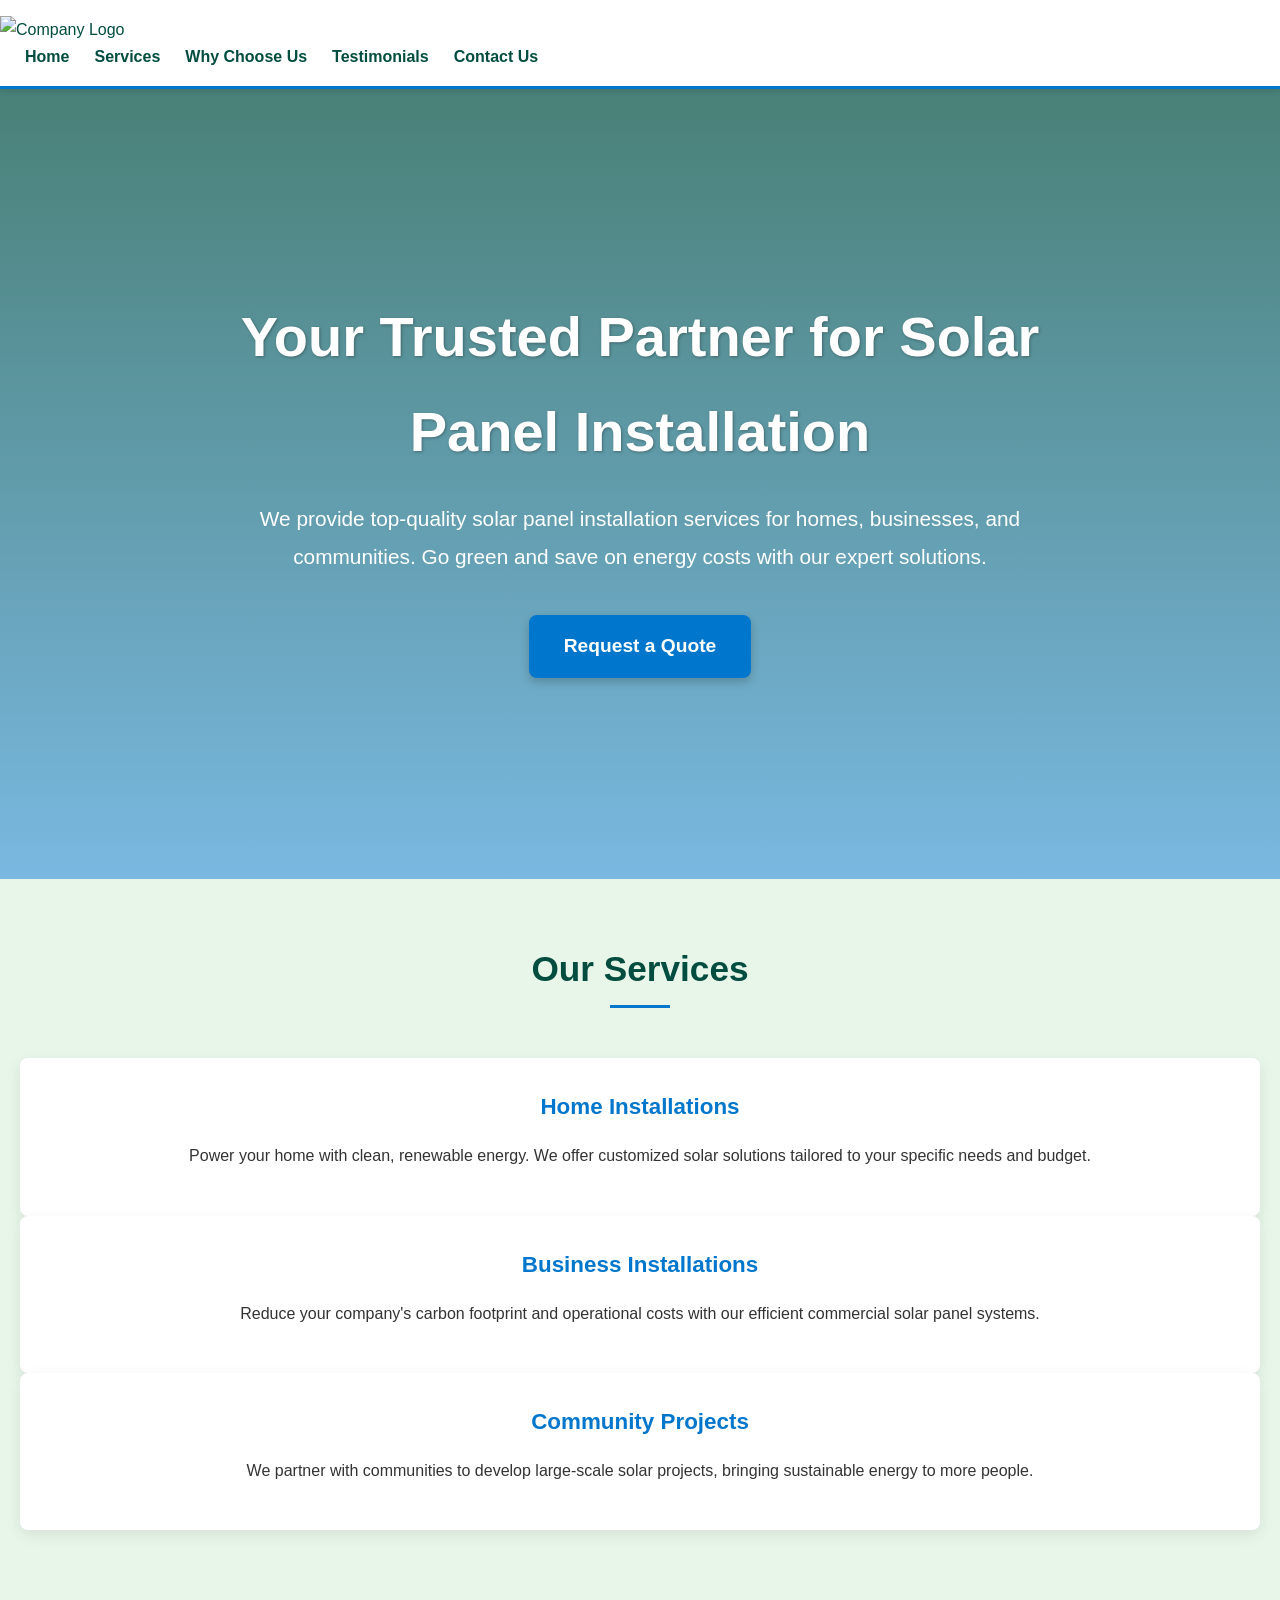
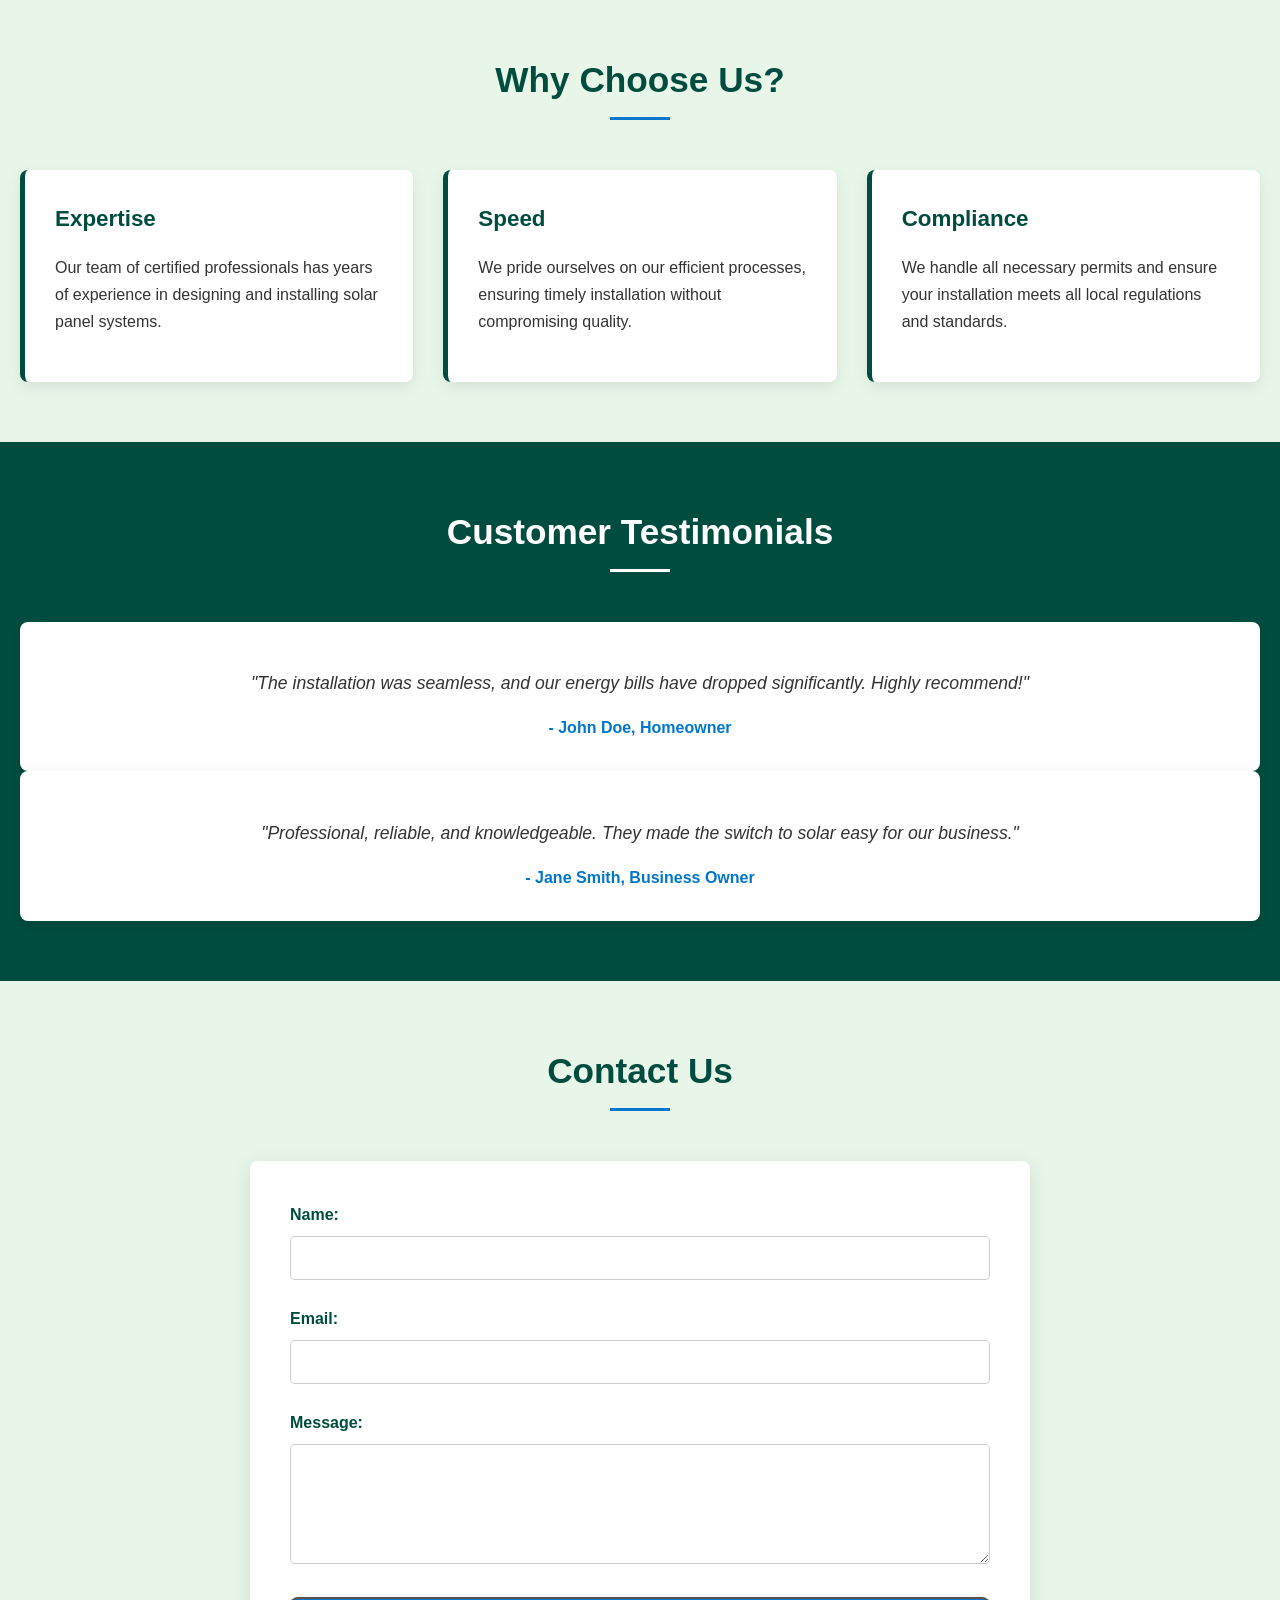
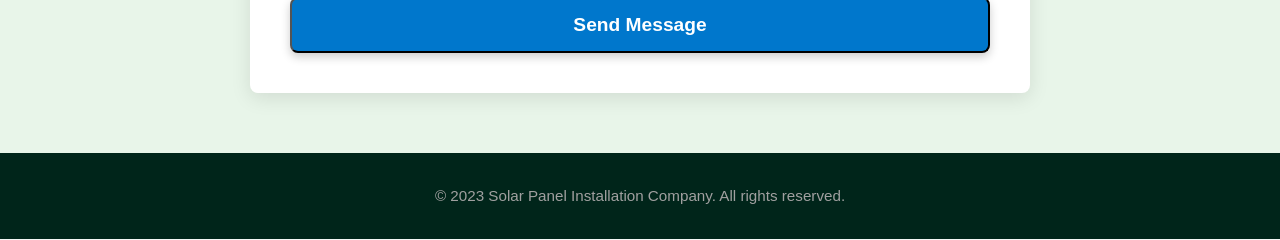
==== index.html @ 21753cd4 "Create initial showcase website for electric vehicle charging station company. This commit includes " ====
<!DOCTYPE html>
<html lang="en">
<head>
    <meta charset="UTF-8">
    <meta name="viewport" content="width=device-width, initial-scale=1.0">
    <title>Solar Panel Installation Company</title>
    <link rel="stylesheet" href="style.css">
</head>
<body>
    <header>
        <div class="logo">
            <!-- Placeholder for company logo -->
            <img src="logo-placeholder.png" alt="Company Logo">
        </div>
        <nav>
            <ul>
                <li><a href="#hero">Home</a></li>
                <li><a href="#services">Services</a></li>
                <li><a href="#why-us">Why Choose Us</a></li>
                <li><a href="#testimonials">Testimonials</a></li>
                <li><a href="#contact">Contact Us</a></li>
            </ul>
        </nav>
    </header>

    <section id="hero">
        <div class="hero-content">
            <h1>Your Trusted Partner for Solar Panel Installation</h1>
            <p>We provide top-quality solar panel installation services for homes, businesses, and communities. Go green and save on energy costs with our expert solutions.</p>
            <a href="#contact" class="cta-button">Request a Quote</a>
        </div>
    </section>

    <section id="services">
        <h2>Our Services</h2>
        <article class="service">
            <h3>Home Installations</h3>
            <p>Power your home with clean, renewable energy. We offer customized solar solutions tailored to your specific needs and budget.</p>
        </article>
        <article class="service">
            <h3>Business Installations</h3>
            <p>Reduce your company's carbon footprint and operational costs with our efficient commercial solar panel systems.</p>
        </article>
        <article class="service">
            <h3>Community Projects</h3>
            <p>We partner with communities to develop large-scale solar projects, bringing sustainable energy to more people.</p>
        </article>
    </section>

    <section id="why-us">
        <h2>Why Choose Us?</h2>
        <div class="arguments">
            <article class="argument">
                <h3>Expertise</h3>
                <p>Our team of certified professionals has years of experience in designing and installing solar panel systems.</p>
            </article>
            <article class="argument">
                <h3>Speed</h3>
                <p>We pride ourselves on our efficient processes, ensuring timely installation without compromising quality.</p>
            </article>
            <article class="argument">
                <h3>Compliance</h3>
                <p>We handle all necessary permits and ensure your installation meets all local regulations and standards.</p>
            </article>
        </div>
    </section>

    <section id="testimonials">
        <h2>Customer Testimonials</h2>
        <article class="testimonial">
            <p>"The installation was seamless, and our energy bills have dropped significantly. Highly recommend!"</p>
            <cite>- John Doe, Homeowner</cite>
        </article>
        <article class="testimonial">
            <p>"Professional, reliable, and knowledgeable. They made the switch to solar easy for our business."</p>
            <cite>- Jane Smith, Business Owner</cite>
        </article>
    </section>

    <section id="contact">
        <h2>Contact Us</h2>
        <form id="contact-form">
            <div class="form-group">
                <label for="name">Name:</label>
                <input type="text" id="name" name="name" required>
            </div>
            <div class="form-group">
                <label for="email">Email:</label>
                <input type="email" id="email" name="email" required>
            </div>
            <div class="form-group">
                <label for="message">Message:</label>
                <textarea id="message" name="message" rows="5" required></textarea>
            </div>
            <button type="submit" class="cta-button">Send Message</button>
        </form>
    </section>

    <footer>
        <p>&copy; 2023 Solar Panel Installation Company. All rights reserved.</p>
    </footer>

</body>
</html>
---- style.css ----
/* General Styles */
body {
    font-family: 'Roboto', sans-serif; /* Modern, readable font */
    line-height: 1.7;
    margin: 0;
    padding: 0;
    background-color: #f4f7f6; /* Light greenish-white background */
    color: #333;
    font-size: 16px;
}

h1, h2, h3, h4, h5, h6 {
    font-family: 'Montserrat', sans-serif; /* Professional heading font */
    color: #004d40; /* Dark Green */
    margin-top: 0;
}

h1 { font-size: 2.8rem; margin-bottom: 0.8em; }
h2 { font-size: 2.2rem; margin-bottom: 0.7em; }
h3 { font-size: 1.6rem; margin-bottom: 0.6em; }

a {
    color: #0077cc; /* Bright Blue */
    text-decoration: none;
    transition: color 0.3s ease;
}

a:hover {
    color: #005fa3; /* Darker Bright Blue */
}

.container { /* Re-introduce if needed, but preferring full-width sections for modern look */
    width: 90%;
    max-width: 1200px;
    margin: auto;
    padding: 20px;
}

/* Header */
header {
    background: #ffffff; /* White background */
    color: #004d40; /* Dark Green text */
    padding: 15px 0;
    border-bottom: 3px solid #0077cc; /* Bright Blue accent */
    position: sticky;
    top: 0;
    z-index: 1000;
    box-shadow: 0 2px 5px rgba(0,0,0,0.1);
}

header .logo img {
    height: 60px; /* Adjusted logo size */
    vertical-align: middle;
}

header .container { /* Using container for header content alignment */
    display: flex;
    justify-content: space-between;
    align-items: center;
}

header nav ul {
    padding: 0;
    list-style: none;
    margin: 0;
    display: flex; /* Align nav items horizontally */
}

header nav ul li {
    margin-left: 25px;
}

header nav ul li a {
    color: #004d40; /* Dark Green */
    font-weight: 600;
    font-size: 1rem;
    padding-bottom: 5px;
    border-bottom: 2px solid transparent;
    transition: border-bottom 0.3s ease;
}

header nav ul li a:hover,
header nav ul li a.active { /* Class for active link */
    color: #0077cc; /* Bright Blue */
    border-bottom: 2px solid #0077cc;
}

/* Hero Section */
#hero {
    background: linear-gradient(rgba(0, 77, 64, 0.7), rgba(0, 122, 204, 0.5)), url('hero-background.jpg'); /* Placeholder, add a real image */
    background-size: cover;
    background-position: center;
    color: #ffffff; /* White text */
    padding: 80px 20px; /* Increased padding */
    text-align: center;
    min-height: 70vh; /* Make hero section taller */
    display: flex;
    flex-direction: column;
    justify-content: center;
    align-items: center;
}

#hero .hero-content {
    max-width: 800px;
}

#hero h1 {
    font-size: 3.5rem; /* Larger hero title */
    margin-bottom: 20px;
    color: #ffffff;
    font-weight: 700;
    text-shadow: 1px 1px 3px rgba(0,0,0,0.3);
}

#hero p {
    font-size: 1.3rem; /* Larger hero text */
    margin-bottom: 40px; /* Increased spacing */
    line-height: 1.8;
}

.cta-button {
    display: inline-block;
    background: #0077cc; /* Bright Blue */
    color: #ffffff;
    padding: 15px 35px; /* Larger button */
    font-size: 1.2rem;
    font-weight: 600;
    border-radius: 8px; /* More rounded corners */
    text-decoration: none;
    transition: background-color 0.3s ease, transform 0.2s ease;
    box-shadow: 0 4px 10px rgba(0,0,0,0.2);
}

.cta-button:hover {
    background: #005fa3; /* Darker Bright Blue */
    color: #ffffff;
    transform: translateY(-2px); /* Slight lift on hover */
}

/* General Section Styling */
section {
    padding: 60px 20px; /* Uniform padding for sections */
    text-align: center;
}

section:nth-of-type(even) {
    background-color: #ffffff; /* White background for even sections */
}

section:nth-of-type(odd) {
    background-color: #e8f5e9; /* Very Light Green for odd sections, except hero */
}
#hero + section { /* Ensure section after hero has the light green if it's odd */
    background-color: #e8f5e9;
}


section h2 {
    margin-bottom: 50px; /* Increased bottom margin for section titles */
    position: relative;
    display: inline-block;
    padding-bottom: 10px;
}

section h2::after { /* Underline effect for section titles */
    content: '';
    position: absolute;
    left: 50%;
    transform: translateX(-50%);
    bottom: 0;
    width: 60px;
    height: 3px;
    background-color: #0077cc; /* Bright Blue */
}


/* Services Section */
#services .service-grid { /* Using CSS Grid for services */
    display: grid;
    grid-template-columns: repeat(auto-fit, minmax(300px, 1fr));
    gap: 30px; /* Space between grid items */
    text-align: left;
}

#services .service {
    background: #ffffff;
    padding: 30px;
    border-radius: 8px;
    box-shadow: 0 5px 15px rgba(0,0,0,0.08);
    transition: transform 0.3s ease, box-shadow 0.3s ease;
}

#services .service:hover {
    transform: translateY(-5px);
    box-shadow: 0 8px 20px rgba(0,0,0,0.12);
}

#services .service h3 {
    color: #0077cc; /* Bright Blue for service titles */
    margin-bottom: 15px;
    font-size: 1.4rem;
}

/* Why Choose Us Section */
#why-us .arguments {
    display: grid;
    grid-template-columns: repeat(auto-fit, minmax(300px, 1fr));
    gap: 30px;
    text-align: left;
}

#why-us .argument {
    background: #ffffff; /* White background for cards */
    padding: 30px;
    border-radius: 8px;
    border-left: 5px solid #004d40; /* Dark Green accent border */
    box-shadow: 0 5px 15px rgba(0,0,0,0.08);
}

#why-us .argument h3 {
    color: #004d40; /* Dark Green for argument titles */
    margin-bottom: 15px;
    font-size: 1.4rem;
}

/* Testimonials Section */
#testimonials {
    background-color: #004d40; /* Dark Green background */
    color: #ffffff;
}

#testimonials h2 {
    color: #ffffff;
}
#testimonials h2::after {
    background-color: #ffffff; /* White underline for dark background */
}

#testimonials .testimonial-slider { /* Basic structure for a slider */
    display: flex;
    overflow-x: auto; /* Allows horizontal scrolling for now */
    gap: 20px;
    padding: 20px 0;
}

#testimonials .testimonial {
    background: #ffffff; /* White card */
    color: #333;
    padding: 30px;
    border-radius: 8px;
    min-width: 300px; /* Minimum width for each testimonial */
    box-shadow: 0 5px 15px rgba(0,0,0,0.1);
    flex: 0 0 auto; /* Prevent shrinking */
}

#testimonials .testimonial p {
    font-style: italic;
    margin-bottom: 15px;
    font-size: 1.1rem;
}

#testimonials .testimonial cite {
    display: block;
    margin-top: 10px;
    font-weight: 600;
    color: #0077cc; /* Bright Blue */
    font-style: normal;
}

/* Contact Section */
#contact {
    background: #e8f5e9; /* Light Green background */
}

#contact-form {
    max-width: 700px;
    margin: 0 auto;
    background: #ffffff; /* White form background */
    padding: 40px;
    border-radius: 8px;
    box-shadow: 0 5px 20px rgba(0,0,0,0.1);
    text-align: left;
}

#contact-form .form-group {
    margin-bottom: 25px;
}

#contact-form label {
    display: block;
    margin-bottom: 8px;
    font-weight: 600;
    color: #004d40; /* Dark Green */
}

#contact-form input[type="text"],
#contact-form input[type="email"],
#contact-form textarea {
    width: 100%;
    padding: 12px;
    border: 1px solid #ccc;
    border-radius: 5px;
    font-size: 1rem;
    box-sizing: border-box; /* Ensure padding doesn't affect width */
    transition: border-color 0.3s ease;
}

#contact-form input[type="text"]:focus,
#contact-form input[type="email"]:focus,
#contact-form textarea:focus {
    border-color: #0077cc; /* Bright Blue focus */
    outline: none;
}

#contact-form textarea {
    resize: vertical;
    min-height: 120px;
}

#contact-form button[type="submit"] {
    /* Reusing .cta-button style */
    width: 100%; /* Full width button */
    padding: 15px;
}


/* Footer */
footer {
    text-align: center;
    padding: 30px 20px; /* Increased padding */
    background: #00251a; /* Very Dark Green/Almost Black */
    color: #a0a0a0; /* Light Gray text */
    font-size: 0.95rem;
}

footer p {
    margin: 0;
}

/* Responsive Adjustments */
@media (max-width: 992px) { /* Tablets and larger phones */
    h1 { font-size: 2.4rem; }
    h2 { font-size: 1.9rem; }
    h3 { font-size: 1.4rem; }

    #hero h1 { font-size: 2.8rem; }
    #hero p { font-size: 1.15rem; }

    .container {
        width: 95%;
    }
}

@media (max-width: 768px) { /* Smaller tablets and mobile landscape */
    header .container {
        flex-direction: column;
        align-items: center;
    }

    header nav {
        margin-top: 15px;
    }

    header nav ul {
        flex-direction: column;
        align-items: center;
    }

    header nav ul li {
        margin: 10px 0;
    }

    #hero {
        padding: 60px 15px;
        min-height: auto; /* Adjust hero height */
    }
    #hero h1 { font-size: 2.3rem; }
    #hero p { font-size: 1.1rem; }
    .cta-button { padding: 12px 25px; font-size: 1.1rem; }


    #services .service-grid,
    #why-us .arguments {
        grid-template-columns: 1fr; /* Stack items on smaller screens */
        gap: 20px;
    }

    #services .service, #why-us .argument {
        padding: 25px;
    }

    #contact-form {
        padding: 30px;
    }
}

@media (max-width: 480px) { /* Mobile portrait */
    body { font-size: 15px; }
    h1 { font-size: 2rem; }
    h2 { font-size: 1.7rem; }
    h3 { font-size: 1.3rem; }

    #hero h1 { font-size: 2rem; }
    #hero p { font-size: 1rem; }

    header { padding: 10px 0; }
    header .logo img { height: 50px; }
    header nav ul li { margin: 8px 0; }
    header nav ul li a { font-size: 0.95rem; }

    section { padding: 40px 15px; }
    section h2 { margin-bottom: 30px; }

    .cta-button { padding: 10px 20px; font-size: 1rem; }

    #contact-form { padding: 20px; }
    #contact-form input[type="text"],
    #contact-form input[type="email"],
    #contact-form textarea {
        padding: 10px;
    }
}

/* Utility for hamburger menu (not implemented in HTML yet, but for future) */
.nav-toggle {
    display: none; /* Hidden by default, shown in mobile view */
    /* Styles for hamburger icon */
}

@media (max-width: 768px) {
    /* Show hamburger, hide traditional nav */
    /* .nav-toggle { display: block; } */
    /* header nav ul { display: none; flex-direction: column; ... } */
    /* header nav ul.active { display: flex; } */
}
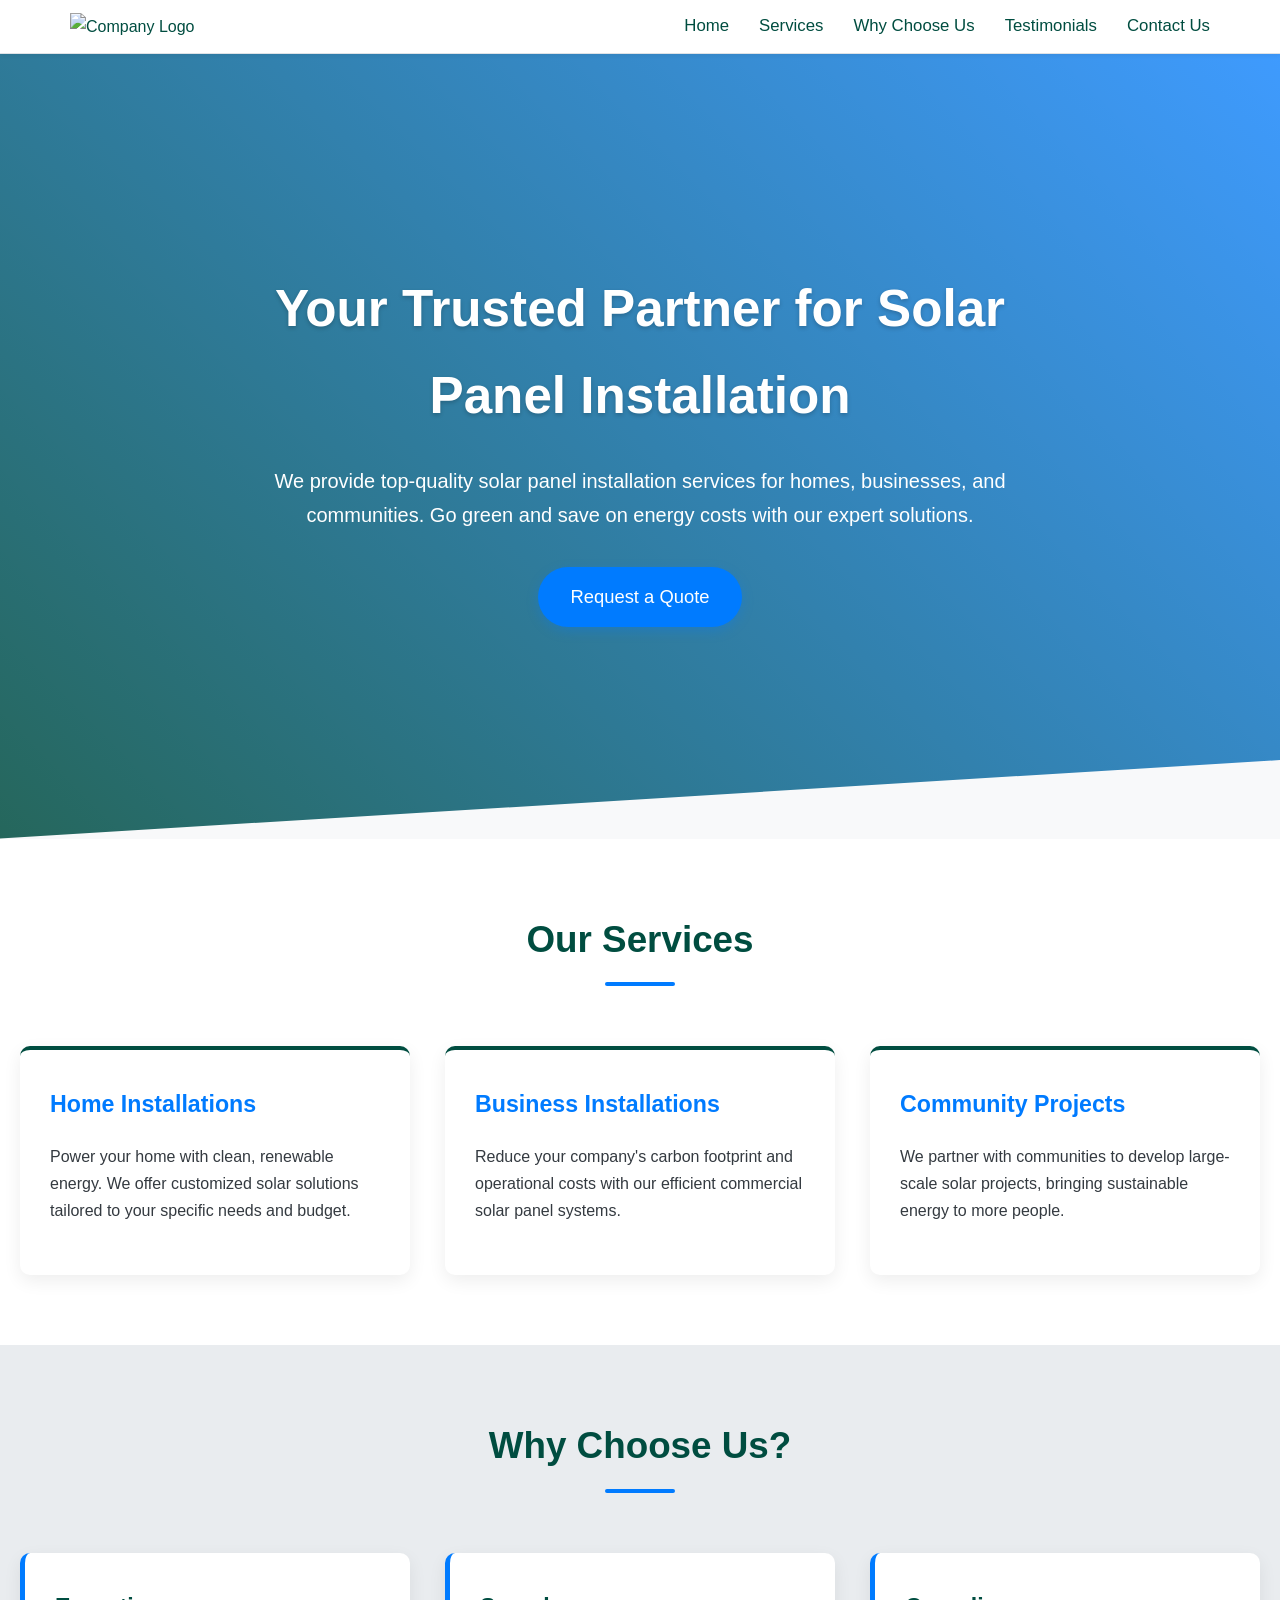
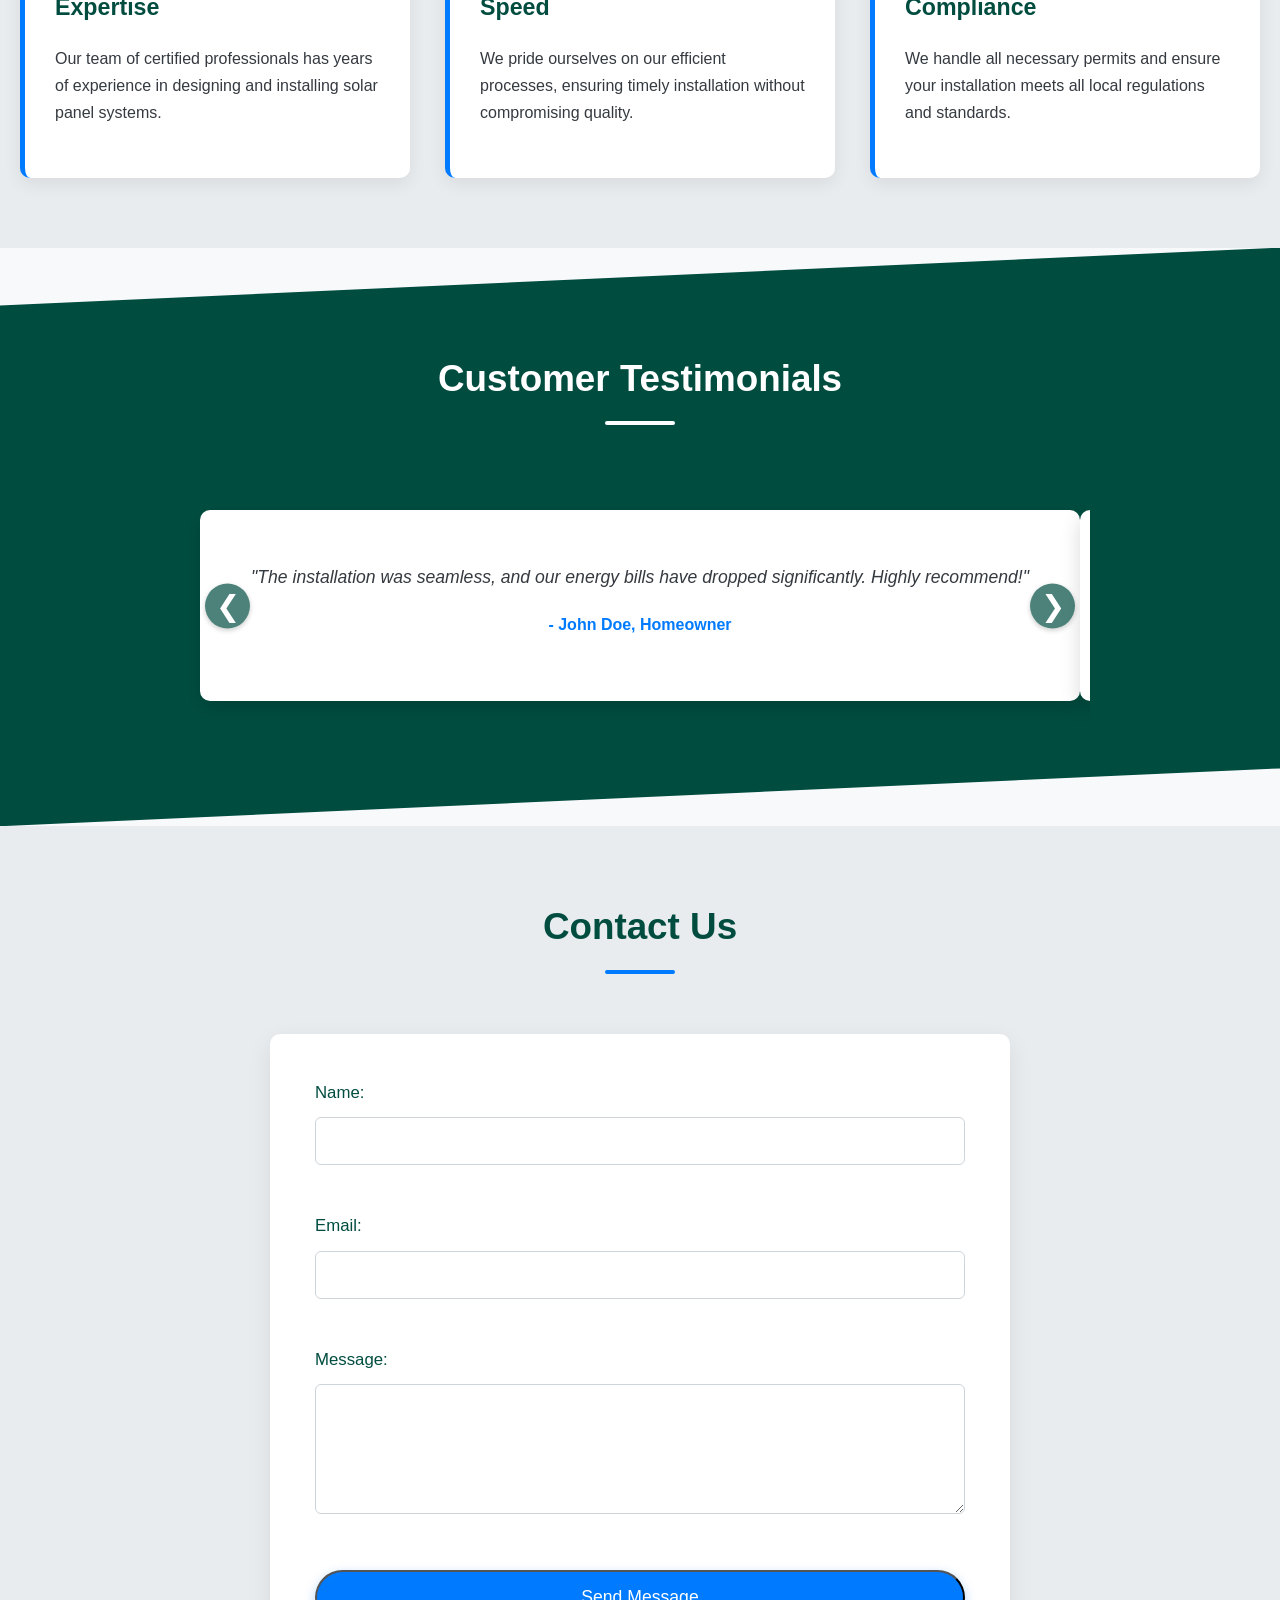
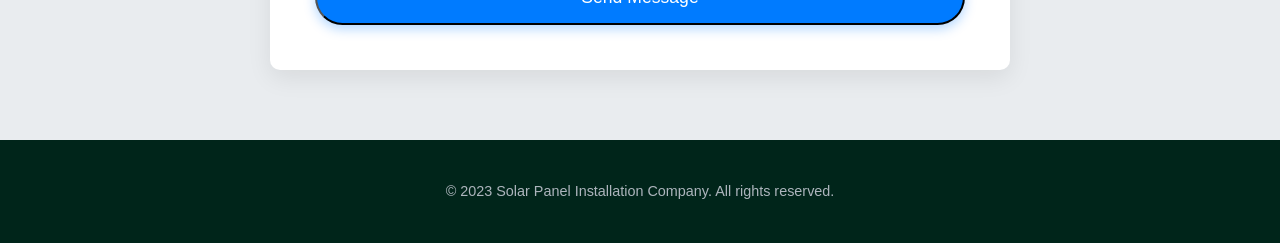
==== commit ec5101f5: "I've made some enhancements to your website's design and added JavaScript interactivity. Here's a su" ====
--- a/index.html
+++ b/index.html
@@ -8,46 +8,53 @@
 </head>
 <body>
     <header>
-        <div class="logo">
-            <!-- Placeholder for company logo -->
-            <img src="logo-placeholder.png" alt="Company Logo">
+        <div class="container">
+            <div class="logo">
+                <!-- Placeholder for company logo -->
+                <img src="logo-placeholder.png" alt="Company Logo">
+            </div>
+            <nav id="main-nav">
+                <ul class="nav-links">
+                    <li><a href="#hero" class="nav-link">Home</a></li>
+                    <li><a href="#services" class="nav-link">Services</a></li>
+                    <li><a href="#why-us" class="nav-link">Why Choose Us</a></li>
+                    <li><a href="#testimonials" class="nav-link">Testimonials</a></li>
+                    <li><a href="#contact" class="nav-link">Contact Us</a></li>
+                </ul>
+            </nav>
+            <button class="nav-toggle" id="nav-toggle-button" aria-label="Toggle navigation" aria-expanded="false">
+                &#9776;
+            </button>
         </div>
-        <nav>
-            <ul>
-                <li><a href="#hero">Home</a></li>
-                <li><a href="#services">Services</a></li>
-                <li><a href="#why-us">Why Choose Us</a></li>
-                <li><a href="#testimonials">Testimonials</a></li>
-                <li><a href="#contact">Contact Us</a></li>
-            </ul>
-        </nav>
     </header>
 
-    <section id="hero">
+    <section id="hero" class="reveal-on-scroll">
         <div class="hero-content">
             <h1>Your Trusted Partner for Solar Panel Installation</h1>
             <p>We provide top-quality solar panel installation services for homes, businesses, and communities. Go green and save on energy costs with our expert solutions.</p>
-            <a href="#contact" class="cta-button">Request a Quote</a>
+            <a href="#contact" class="cta-button nav-link">Request a Quote</a>
         </div>
     </section>
 
-    <section id="services">
+    <section id="services" class="reveal-on-scroll">
         <h2>Our Services</h2>
-        <article class="service">
-            <h3>Home Installations</h3>
-            <p>Power your home with clean, renewable energy. We offer customized solar solutions tailored to your specific needs and budget.</p>
-        </article>
-        <article class="service">
-            <h3>Business Installations</h3>
-            <p>Reduce your company's carbon footprint and operational costs with our efficient commercial solar panel systems.</p>
-        </article>
-        <article class="service">
-            <h3>Community Projects</h3>
-            <p>We partner with communities to develop large-scale solar projects, bringing sustainable energy to more people.</p>
-        </article>
+        <div class="service-grid">
+            <article class="service">
+                <h3>Home Installations</h3>
+                <p>Power your home with clean, renewable energy. We offer customized solar solutions tailored to your specific needs and budget.</p>
+            </article>
+            <article class="service">
+                <h3>Business Installations</h3>
+                <p>Reduce your company's carbon footprint and operational costs with our efficient commercial solar panel systems.</p>
+            </article>
+            <article class="service">
+                <h3>Community Projects</h3>
+                <p>We partner with communities to develop large-scale solar projects, bringing sustainable energy to more people.</p>
+            </article>
+        </div>
     </section>
 
-    <section id="why-us">
+    <section id="why-us" class="reveal-on-scroll">
         <h2>Why Choose Us?</h2>
         <div class="arguments">
             <article class="argument">
@@ -65,34 +72,48 @@
         </div>
     </section>
 
-    <section id="testimonials">
+    <section id="testimonials" class="reveal-on-scroll">
         <h2>Customer Testimonials</h2>
-        <article class="testimonial">
-            <p>"The installation was seamless, and our energy bills have dropped significantly. Highly recommend!"</p>
-            <cite>- John Doe, Homeowner</cite>
-        </article>
-        <article class="testimonial">
-            <p>"Professional, reliable, and knowledgeable. They made the switch to solar easy for our business."</p>
-            <cite>- Jane Smith, Business Owner</cite>
-        </article>
+        <div class="testimonial-container">
+            <div class="testimonial-slider">
+                <article class="testimonial">
+                    <p>"The installation was seamless, and our energy bills have dropped significantly. Highly recommend!"</p>
+                    <cite>- John Doe, Homeowner</cite>
+                </article>
+                <article class="testimonial">
+                    <p>"Professional, reliable, and knowledgeable. They made the switch to solar easy for our business."</p>
+                    <cite>- Jane Smith, Business Owner</cite>
+                </article>
+                <article class="testimonial">
+                    <p>"A fantastic experience from start to finish. The team was courteous and the results speak for themselves!"</p>
+                    <cite>- Alice Brown, Community Lead</cite>
+                </article>
+            </div>
+            <button class="testimonial-control prev" id="testimonial-prev">&#10094;</button>
+            <button class="testimonial-control next" id="testimonial-next">&#10095;</button>
+        </div>
     </section>
 
-    <section id="contact">
+    <section id="contact" class="reveal-on-scroll">
         <h2>Contact Us</h2>
-        <form id="contact-form">
+        <form id="contact-form" novalidate>
             <div class="form-group">
                 <label for="name">Name:</label>
                 <input type="text" id="name" name="name" required>
+                <div class="error-message"></div>
             </div>
             <div class="form-group">
                 <label for="email">Email:</label>
                 <input type="email" id="email" name="email" required>
+                <div class="error-message"></div>
             </div>
             <div class="form-group">
                 <label for="message">Message:</label>
                 <textarea id="message" name="message" rows="5" required></textarea>
+                <div class="error-message"></div>
             </div>
             <button type="submit" class="cta-button">Send Message</button>
+            <div id="form-success-message" class="success-message" style="display: none;"></div>
         </form>
     </section>
 
@@ -100,5 +121,6 @@
         <p>&copy; 2023 Solar Panel Installation Company. All rights reserved.</p>
     </footer>
 
+    <script src="script.js" defer></script>
 </body>
 </html>
--- a/style.css
+++ b/style.css
@@ -1,435 +1,650 @@
 /* General Styles */
 body {
-    font-family: 'Roboto', sans-serif; /* Modern, readable font */
+    font-family: 'Roboto', sans-serif;
     line-height: 1.7;
     margin: 0;
     padding: 0;
-    background-color: #f4f7f6; /* Light greenish-white background */
-    color: #333;
+    background-color: #f8f9fa; /* Slightly off-white, very light gray */
+    color: #343a40; /* Darker gray for better contrast */
     font-size: 16px;
+    overflow-x: hidden; /* Prevent horizontal scrollbars from animations */
 }
 
 h1, h2, h3, h4, h5, h6 {
-    font-family: 'Montserrat', sans-serif; /* Professional heading font */
+    font-family: 'Montserrat', sans-serif;
     color: #004d40; /* Dark Green */
     margin-top: 0;
-}
-
-h1 { font-size: 2.8rem; margin-bottom: 0.8em; }
-h2 { font-size: 2.2rem; margin-bottom: 0.7em; }
-h3 { font-size: 1.6rem; margin-bottom: 0.6em; }
+    font-weight: 600; /* Slightly bolder headings */
+}
+
+h1 { font-size: 2.7rem; margin-bottom: 0.75em; }
+h2 { font-size: 2.1rem; margin-bottom: 0.7em; }
+h3 { font-size: 1.5rem; margin-bottom: 0.6em; }
 
 a {
-    color: #0077cc; /* Bright Blue */
+    color: #007bff; /* Standard Bootstrap Blue - good for professional */
     text-decoration: none;
-    transition: color 0.3s ease;
+    transition: color 0.2s ease-in-out;
 }
 
 a:hover {
-    color: #005fa3; /* Darker Bright Blue */
-}
-
-.container { /* Re-introduce if needed, but preferring full-width sections for modern look */
+    color: #0056b3; /* Darker Blue */
+}
+
+.container {
     width: 90%;
-    max-width: 1200px;
+    max-width: 1140px; /* Standard container width */
     margin: auto;
-    padding: 20px;
+    padding: 0 15px; /* Consistent padding */
 }
 
 /* Header */
 header {
-    background: #ffffff; /* White background */
-    color: #004d40; /* Dark Green text */
-    padding: 15px 0;
-    border-bottom: 3px solid #0077cc; /* Bright Blue accent */
+    background: #ffffff;
+    color: #004d40;
+    padding: 12px 0; /* Slightly reduced padding */
+    border-bottom: 1px solid #dee2e6; /* Lighter border */
     position: sticky;
     top: 0;
-    z-index: 1000;
-    box-shadow: 0 2px 5px rgba(0,0,0,0.1);
-}
-
-header .logo img {
-    height: 60px; /* Adjusted logo size */
-    vertical-align: middle;
-}
-
-header .container { /* Using container for header content alignment */
+    z-index: 1020; /* Standard sticky header z-index */
+    box-shadow: 0 2px 4px rgba(0,0,0,0.05); /* Softer shadow */
+}
+
+header .container {
     display: flex;
     justify-content: space-between;
     align-items: center;
+}
+
+header .logo img {
+    height: 55px; /* Adjusted logo size */
+    vertical-align: middle;
+    transition: transform 0.3s ease;
+}
+header .logo img:hover {
+    transform: scale(1.05); /* Subtle hover effect on logo */
 }
 
 header nav ul {
     padding: 0;
     list-style: none;
     margin: 0;
-    display: flex; /* Align nav items horizontally */
+    display: flex;
 }
 
 header nav ul li {
-    margin-left: 25px;
+    margin-left: 30px; /* Increased spacing for clarity */
 }
 
 header nav ul li a {
-    color: #004d40; /* Dark Green */
-    font-weight: 600;
-    font-size: 1rem;
-    padding-bottom: 5px;
-    border-bottom: 2px solid transparent;
-    transition: border-bottom 0.3s ease;
+    color: #004d40;
+    font-weight: 500; /* Medium weight for nav links */
+    font-size: 1.05rem;
+    padding-bottom: 8px; /* Increased padding for larger hover area */
+    border-bottom: 3px solid transparent;
+    transition: color 0.2s ease, border-bottom-color 0.3s ease;
 }
 
 header nav ul li a:hover,
-header nav ul li a.active { /* Class for active link */
-    color: #0077cc; /* Bright Blue */
-    border-bottom: 2px solid #0077cc;
-}
+header nav ul li a.active {
+    color: #007bff;
+    border-bottom-color: #007bff;
+}
+
+/* Hamburger Menu Button */
+.nav-toggle {
+    display: none; /* Hidden by default, shown in mobile */
+    background: none;
+    border: none;
+    color: #004d40; /* Dark Green to match nav text */
+    font-size: 1.8rem; /* Larger icon */
+    cursor: pointer;
+    padding: 5px;
+    margin-left: 15px; /* Space from nav links if they were visible */
+    line-height: 1; /* Ensure icon is vertically centered */
+}
+
+.nav-toggle:hover {
+    color: #007bff; /* Blue on hover */
+}
+
 
 /* Hero Section */
 #hero {
-    background: linear-gradient(rgba(0, 77, 64, 0.7), rgba(0, 122, 204, 0.5)), url('hero-background.jpg'); /* Placeholder, add a real image */
-    background-size: cover;
-    background-position: center;
-    color: #ffffff; /* White text */
-    padding: 80px 20px; /* Increased padding */
+    background: linear-gradient(45deg, rgba(0, 77, 64, 0.85), rgba(0, 123, 255, 0.75)); /* Refined gradient */
+    color: #ffffff;
+    padding: 100px 20px; /* Increased padding */
     text-align: center;
-    min-height: 70vh; /* Make hero section taller */
+    min-height: 65vh; /* Adjusted height */
     display: flex;
     flex-direction: column;
     justify-content: center;
     align-items: center;
+    clip-path: polygon(0 0, 100% 0, 100% 90%, 0 100%); /* Angled bottom edge */
 }
 
 #hero .hero-content {
-    max-width: 800px;
+    max-width: 750px; /* Slightly reduced max-width for focus */
+    animation: fadeInDown 1s ease-out; /* Simple intro animation */
+}
+
+@keyframes fadeInDown {
+    from { opacity: 0; transform: translateY(-30px); }
+    to { opacity: 1; transform: translateY(0); }
 }
 
 #hero h1 {
-    font-size: 3.5rem; /* Larger hero title */
-    margin-bottom: 20px;
+    font-size: 3.2rem; /* Adjusted hero title size */
+    margin-bottom: 25px;
     color: #ffffff;
     font-weight: 700;
-    text-shadow: 1px 1px 3px rgba(0,0,0,0.3);
+    text-shadow: 0 2px 4px rgba(0,0,0,0.2); /* Softer text shadow */
 }
 
 #hero p {
-    font-size: 1.3rem; /* Larger hero text */
-    margin-bottom: 40px; /* Increased spacing */
-    line-height: 1.8;
+    font-size: 1.25rem;
+    margin-bottom: 35px;
+    line-height: 1.7;
 }
 
 .cta-button {
     display: inline-block;
-    background: #0077cc; /* Bright Blue */
+    background: #007bff;
     color: #ffffff;
-    padding: 15px 35px; /* Larger button */
-    font-size: 1.2rem;
-    font-weight: 600;
-    border-radius: 8px; /* More rounded corners */
+    padding: 14px 32px; /* Adjusted padding */
+    font-size: 1.15rem;
+    font-weight: 500;
+    border-radius: 50px; /* Pill-shaped button */
     text-decoration: none;
-    transition: background-color 0.3s ease, transform 0.2s ease;
-    box-shadow: 0 4px 10px rgba(0,0,0,0.2);
+    transition: background-color 0.2s ease-in-out, transform 0.2s ease-in-out, box-shadow 0.2s ease-in-out;
+    box-shadow: 0 4px 12px rgba(0, 123, 255, 0.3); /* Brighter shadow related to button color */
 }
 
 .cta-button:hover {
-    background: #005fa3; /* Darker Bright Blue */
+    background: #0056b3;
     color: #ffffff;
-    transform: translateY(-2px); /* Slight lift on hover */
+    transform: translateY(-3px); /* More noticeable lift */
+    box-shadow: 0 6px 16px rgba(0, 91, 179, 0.4);
 }
 
 /* General Section Styling */
 section {
-    padding: 60px 20px; /* Uniform padding for sections */
+    padding: 70px 20px; /* Increased padding */
     text-align: center;
-}
+    /* Basic reveal animation setup - to be triggered by JS */
+    opacity: 0;
+    transform: translateY(40px);
+    transition: opacity 0.6s ease-out, transform 0.6s ease-out;
+}
+section.is-visible {
+    opacity: 1;
+    transform: translateY(0);
+}
+
 
 section:nth-of-type(even) {
-    background-color: #ffffff; /* White background for even sections */
-}
-
-section:nth-of-type(odd) {
-    background-color: #e8f5e9; /* Very Light Green for odd sections, except hero */
-}
-#hero + section { /* Ensure section after hero has the light green if it's odd */
-    background-color: #e8f5e9;
+    background-color: #ffffff;
+}
+
+section:nth-of-type(odd):not(#hero) {
+     background-color: #e9ecef;
 }
 
 
 section h2 {
-    margin-bottom: 50px; /* Increased bottom margin for section titles */
+    margin-bottom: 60px; /* Increased bottom margin */
     position: relative;
     display: inline-block;
-    padding-bottom: 10px;
-}
-
-section h2::after { /* Underline effect for section titles */
+    padding-bottom: 15px; /* Increased padding */
+    font-size: 2.3rem; /* Slightly larger section titles */
+}
+
+section h2::after {
     content: '';
     position: absolute;
     left: 50%;
     transform: translateX(-50%);
     bottom: 0;
-    width: 60px;
-    height: 3px;
-    background-color: #0077cc; /* Bright Blue */
+    width: 70px; /* Wider underline */
+    height: 4px; /* Thicker underline */
+    background-color: #007bff;
+    border-radius: 2px; /* Rounded underline */
 }
 
 
 /* Services Section */
-#services .service-grid { /* Using CSS Grid for services */
+#services .service-grid {
     display: grid;
-    grid-template-columns: repeat(auto-fit, minmax(300px, 1fr));
-    gap: 30px; /* Space between grid items */
+    grid-template-columns: repeat(auto-fit, minmax(280px, 1fr)); /* Adjusted minmax */
+    gap: 35px; /* Increased gap */
     text-align: left;
 }
 
 #services .service {
     background: #ffffff;
-    padding: 30px;
-    border-radius: 8px;
-    box-shadow: 0 5px 15px rgba(0,0,0,0.08);
-    transition: transform 0.3s ease, box-shadow 0.3s ease;
+    padding: 35px 30px; /* Increased padding */
+    border-radius: 10px; /* More rounded corners */
+    box-shadow: 0 6px 18px rgba(0,0,0,0.07); /* Refined shadow */
+    transition: transform 0.3s ease-out, box-shadow 0.3s ease-out;
+    border-top: 4px solid #004d40; /* Green accent top border */
 }
 
 #services .service:hover {
-    transform: translateY(-5px);
-    box-shadow: 0 8px 20px rgba(0,0,0,0.12);
+    transform: translateY(-8px); /* More lift */
+    box-shadow: 0 10px 25px rgba(0,0,0,0.1);
 }
 
 #services .service h3 {
-    color: #0077cc; /* Bright Blue for service titles */
-    margin-bottom: 15px;
-    font-size: 1.4rem;
+    color: #007bff;
+    margin-bottom: 18px; /* Increased margin */
+    font-size: 1.45rem;
 }
 
 /* Why Choose Us Section */
 #why-us .arguments {
     display: grid;
-    grid-template-columns: repeat(auto-fit, minmax(300px, 1fr));
-    gap: 30px;
+    grid-template-columns: repeat(auto-fit, minmax(280px, 1fr));
+    gap: 35px;
     text-align: left;
 }
 
 #why-us .argument {
-    background: #ffffff; /* White background for cards */
-    padding: 30px;
-    border-radius: 8px;
-    border-left: 5px solid #004d40; /* Dark Green accent border */
-    box-shadow: 0 5px 15px rgba(0,0,0,0.08);
+    background: #ffffff;
+    padding: 35px 30px;
+    border-radius: 10px;
+    border-left: 5px solid #007bff; /* Blue accent border */
+    box-shadow: 0 6px 18px rgba(0,0,0,0.07);
+    transition: transform 0.3s ease-out, box-shadow 0.3s ease-out;
+}
+
+#why-us .argument:hover {
+    transform: translateY(-8px);
+    box-shadow: 0 10px 25px rgba(0,0,0,0.1);
 }
 
 #why-us .argument h3 {
-    color: #004d40; /* Dark Green for argument titles */
-    margin-bottom: 15px;
-    font-size: 1.4rem;
+    color: #004d40;
+    margin-bottom: 18px;
+    font-size: 1.45rem;
 }
 
 /* Testimonials Section */
 #testimonials {
     background-color: #004d40; /* Dark Green background */
     color: #ffffff;
+    clip-path: polygon(0 10%, 100% 0, 100% 90%, 0 100%); /* Angled top/bottom */
+    padding: 100px 20px; /* Adjust padding due to clip-path */
 }
 
 #testimonials h2 {
     color: #ffffff;
 }
 #testimonials h2::after {
-    background-color: #ffffff; /* White underline for dark background */
-}
-
-#testimonials .testimonial-slider { /* Basic structure for a slider */
+    background-color: #ffffff;
+}
+
+#testimonials .testimonial-slider {
     display: flex;
-    overflow-x: auto; /* Allows horizontal scrolling for now */
-    gap: 20px;
-    padding: 20px 0;
+    overflow-x: auto;
+    gap: 25px;
+    padding: 25px 10px; /* Added horizontal padding for shadow visibility */
+    scrollbar-width: thin; /* For Firefox */
+    scrollbar-color: #007bff #004d40; /* For Firefox */
+}
+#testimonials .testimonial-slider::-webkit-scrollbar { /* For Chrome, Safari, Edge */
+    height: 8px;
+}
+#testimonials .testimonial-slider::-webkit-scrollbar-thumb {
+    background-color: #007bff;
+    border-radius: 4px;
+}
+#testimonials .testimonial-slider::-webkit-scrollbar-track {
+    background-color: rgba(255,255,255,0.2);
+}
+
+/* Testimonial Container & Controls */
+#testimonials .testimonial-container {
+    position: relative;
+    max-width: 900px; /* Max width for the slider area */
+    margin: 0 auto;
+    overflow: hidden; /* Hide parts of testimonials that are off-screen */
+}
+
+#testimonials .testimonial-slider {
+    display: flex;
+    /* overflow-x: auto; /* Let JS handle the scrolling/transform */
+    transition: transform 0.5s ease-in-out; /* Smooth slide transition */
+    gap: 0; /* Remove gap, items should be flush for transform sliding */
 }
 
 #testimonials .testimonial {
-    background: #ffffff; /* White card */
-    color: #333;
-    padding: 30px;
-    border-radius: 8px;
-    min-width: 300px; /* Minimum width for each testimonial */
-    box-shadow: 0 5px 15px rgba(0,0,0,0.1);
-    flex: 0 0 auto; /* Prevent shrinking */
+    background: #ffffff;
+    color: #343a40;
+    padding: 35px 30px;
+    border-radius: 10px;
+    min-width: 100%; /* Each testimonial takes full width of slider */
+    box-sizing: border-box; /* Include padding in width calculation */
+    box-shadow: 0 8px 20px rgba(0,0,0,0.15);
+    flex: 0 0 100%; /* Each item is full width of the container */
+    transition: transform 0.3s ease-out, opacity 0.3s ease-out;
+    /* opacity: 0.5; Will be controlled by JS */
+}
+/* Active testimonial (handled by JS, not strictly needed if transform is used on slider) */
+/* #testimonials .testimonial.active {
+    opacity: 1;
+    transform: scale(1);
+} */
+
+
+#testimonials .testimonial:hover {
+    transform: scale(1.01); /* Slight scale effect on hover, ensure it doesn't break layout */
 }
 
 #testimonials .testimonial p {
     font-style: italic;
-    margin-bottom: 15px;
+    margin-bottom: 20px;
     font-size: 1.1rem;
+    line-height: 1.6;
 }
 
 #testimonials .testimonial cite {
     display: block;
-    margin-top: 10px;
+    margin-top: 15px;
     font-weight: 600;
-    color: #0077cc; /* Bright Blue */
+    color: #007bff;
     font-style: normal;
 }
 
 /* Contact Section */
 #contact {
-    background: #e8f5e9; /* Light Green background */
+    background: #f8f9fa; /* Consistent light background */
 }
 
 #contact-form {
-    max-width: 700px;
+    max-width: 650px; /* Slightly narrower */
     margin: 0 auto;
-    background: #ffffff; /* White form background */
-    padding: 40px;
-    border-radius: 8px;
-    box-shadow: 0 5px 20px rgba(0,0,0,0.1);
+    background: #ffffff;
+    padding: 45px; /* Increased padding */
+    border-radius: 10px;
+    box-shadow: 0 8px 25px rgba(0,0,0,0.08);
     text-align: left;
 }
 
 #contact-form .form-group {
-    margin-bottom: 25px;
+    margin-bottom: 28px; /* Increased margin */
 }
 
 #contact-form label {
     display: block;
-    margin-bottom: 8px;
-    font-weight: 600;
-    color: #004d40; /* Dark Green */
+    margin-bottom: 10px; /* Increased margin */
+    font-weight: 500; /* Medium weight */
+    color: #004d40;
+    font-size: 1.05rem;
 }
 
 #contact-form input[type="text"],
 #contact-form input[type="email"],
 #contact-form textarea {
     width: 100%;
-    padding: 12px;
-    border: 1px solid #ccc;
-    border-radius: 5px;
+    padding: 14px; /* Increased padding */
+    border: 1px solid #ced4da; /* Standard border color */
+    border-radius: 6px; /* Slightly more rounded */
     font-size: 1rem;
-    box-sizing: border-box; /* Ensure padding doesn't affect width */
-    transition: border-color 0.3s ease;
+    box-sizing: border-box;
+    transition: border-color 0.2s ease-in-out, box-shadow 0.2s ease-in-out;
 }
 
 #contact-form input[type="text"]:focus,
 #contact-form input[type="email"]:focus,
 #contact-form textarea:focus {
-    border-color: #0077cc; /* Bright Blue focus */
+    border-color: #007bff;
     outline: none;
+    box-shadow: 0 0 0 0.2rem rgba(0,123,255,.25); /* Bootstrap-like focus */
 }
 
 #contact-form textarea {
     resize: vertical;
-    min-height: 120px;
+    min-height: 130px;
 }
 
 #contact-form button[type="submit"] {
-    /* Reusing .cta-button style */
-    width: 100%; /* Full width button */
+    width: 100%;
     padding: 15px;
+    font-size: 1.1rem;
+}
+
+/* Form Validation Messages */
+.form-group .error-message {
+    display: block;
+    color: #dc3545; /* Bootstrap danger color */
+    font-size: 0.875em;
+    margin-top: 5px;
+    min-height: 1em; /* Reserve space to prevent layout shifts */
+}
+
+.success-message {
+    display: block;
+    color: #28a745; /* Bootstrap success color */
+    font-size: 1em;
+    margin-top: 15px;
+    padding: 10px;
+    border: 1px solid #28a745;
+    border-radius: 5px;
+    background-color: #d4edda;
 }
 
 
 /* Footer */
 footer {
     text-align: center;
-    padding: 30px 20px; /* Increased padding */
-    background: #00251a; /* Very Dark Green/Almost Black */
-    color: #a0a0a0; /* Light Gray text */
-    font-size: 0.95rem;
+    padding: 40px 20px; /* Increased padding */
+    background: #00251a; /* Very Dark Green */
+    color: #adb5bd; /* Lighter gray for better readability */
+    font-size: 0.9rem;
 }
 
 footer p {
     margin: 0;
+    line-height: 1.6;
 }
 
 /* Responsive Adjustments */
-@media (max-width: 992px) { /* Tablets and larger phones */
-    h1 { font-size: 2.4rem; }
+@media (max-width: 992px) { /* Tablets */
+    h1 { font-size: 2.3rem; }
     h2 { font-size: 1.9rem; }
-    h3 { font-size: 1.4rem; }
-
-    #hero h1 { font-size: 2.8rem; }
+    h3 { font-size: 1.35rem; }
+
+    #hero h1 { font-size: 2.7rem; }
     #hero p { font-size: 1.15rem; }
-
-    .container {
-        width: 95%;
-    }
+    #hero { clip-path: polygon(0 0, 100% 0, 100% 95%, 0 100%); /* Adjust angle for tablets */ }
+
+
+    #testimonials { clip-path: polygon(0 5%, 100% 0, 100% 95%, 0 100%); }
+
+
+    .container { width: 95%; }
 }
 
 @media (max-width: 768px) { /* Smaller tablets and mobile landscape */
+    body { font-size: 15px; }
     header .container {
         flex-direction: column;
         align-items: center;
     }
-
-    header nav {
-        margin-top: 15px;
-    }
-
-    header nav ul {
+    header .logo img { margin-bottom: 0; } /* Reset margin if nav is next to it or below */
+
+    /* Hamburger Menu and Mobile Nav Styling */
+    .nav-toggle {
+        display: block; /* Show hamburger on smaller screens */
+    }
+
+    header #main-nav {
+        /* flex-direction: column; */ /* This was for header .container, nav itself needs different setup */
+        position: absolute;
+        top: 100%; /* Position below the header */
+        left: 0;
+        width: 100%;
+        background-color: #ffffff;
+        box-shadow: 0 4px 6px rgba(0,0,0,0.1);
+        max-height: 0; /* Initially hidden */
+        overflow: hidden;
+        transition: max-height 0.4s ease-out; /* Smooth transition for dropdown */
+    }
+
+    header #main-nav.active {
+        max-height: 500px; /* Arbitrary large enough value to show all items */
+    }
+
+    header #main-nav .nav-links {
         flex-direction: column;
         align-items: center;
-    }
-
-    header nav ul li {
-        margin: 10px 0;
-    }
+        padding: 15px 0; /* Padding when menu is open */
+    }
+
+    header #main-nav .nav-links li {
+        margin: 0; /* Remove side margins */
+        width: 100%;
+        text-align: center;
+    }
+
+    header #main-nav .nav-links li a {
+        display: block; /* Make links take full width */
+        padding: 12px 15px; /* Comfortable touch targets */
+        border-bottom: 1px solid #e9ecef; /* Separator for links */
+        font-size: 1.05rem;
+    }
+    header #main-nav .nav-links li:last-child a {
+        border-bottom: none;
+    }
+
+    header #main-nav .nav-links li a:hover,
+    header #main-nav .nav-links li a.active {
+        background-color: #f8f9fa; /* Light background on hover/active */
+        color: #007bff;
+        border-bottom-color: #e9ecef; /* Keep separator color consistent or remove if preferred */
+    }
+    /* End Hamburger Menu Styling */
+
 
     #hero {
-        padding: 60px 15px;
-        min-height: auto; /* Adjust hero height */
-    }
-    #hero h1 { font-size: 2.3rem; }
-    #hero p { font-size: 1.1rem; }
-    .cta-button { padding: 12px 25px; font-size: 1.1rem; }
-
+        padding: 80px 15px;
+        min-height: auto;
+        clip-path: polygon(0 0, 100% 0, 100% 95%, 0 100%); /* Adjust angle */
+    }
+    #hero h1 { font-size: 2.2rem; }
+    #hero p { font-size: 1.05rem; }
+    .cta-button { padding: 12px 28px; font-size: 1.05rem; }
+
+    section { padding: 50px 15px; }
+    section h2 { margin-bottom: 40px; font-size: 2rem; }
 
     #services .service-grid,
     #why-us .arguments {
-        grid-template-columns: 1fr; /* Stack items on smaller screens */
-        gap: 20px;
-    }
-
-    #services .service, #why-us .argument {
-        padding: 25px;
-    }
-
-    #contact-form {
-        padding: 30px;
-    }
+        grid-template-columns: 1fr;
+        gap: 25px;
+    }
+    #services .service, #why-us .argument, #contact-form {
+        padding: 30px 25px; /* Adjust padding */
+    }
+
+    #testimonials { clip-path: polygon(0 3%, 100% 0, 100% 97%, 0 100%); padding: 80px 15px; }
+    #testimonials .testimonial { min-width: 280px; padding: 30px 25px;}
+
+    /* Testimonial Controls - Mobile */
+    .testimonial-control {
+        top: auto; /* Remove absolute positioning relative to container height */
+        bottom: 10px; /* Position at the bottom */
+        transform: translateY(0); /* Reset transform */
+        padding: 8px 12px;
+        font-size: 1.3rem;
+    }
+    .testimonial-control.prev {
+        left: 30%; /* Adjust position */
+        transform: translateX(-50%);
+    }
+    .testimonial-control.next {
+        right: 30%; /* Adjust position */
+        transform: translateX(50%);
+    }
+    #testimonials .testimonial-container { padding-bottom: 50px; /* Space for controls */ }
+
+
 }
 
 @media (max-width: 480px) { /* Mobile portrait */
-    body { font-size: 15px; }
-    h1 { font-size: 2rem; }
-    h2 { font-size: 1.7rem; }
-    h3 { font-size: 1.3rem; }
-
-    #hero h1 { font-size: 2rem; }
+    h1 { font-size: 1.9rem; }
+    h2 { font-size: 1.6rem; }
+    h3 { font-size: 1.25rem; }
+
+    #hero h1 { font-size: 1.9rem; }
     #hero p { font-size: 1rem; }
-
-    header { padding: 10px 0; }
-    header .logo img { height: 50px; }
-    header nav ul li { margin: 8px 0; }
-    header nav ul li a { font-size: 0.95rem; }
-
-    section { padding: 40px 15px; }
-    section h2 { margin-bottom: 30px; }
-
-    .cta-button { padding: 10px 20px; font-size: 1rem; }
-
-    #contact-form { padding: 20px; }
+    #hero { clip-path: polygon(0 0, 100% 0, 100% 97%, 0 100%); } /* Flatter angle for small screens */
+
+
+    header .logo img { height: 45px; }
+
+    section { padding: 40px 10px; }
+    section h2 { margin-bottom: 30px; font-size: 1.8rem; }
+    section h2::after { width: 50px; height: 3px; }
+
+
+    .cta-button { padding: 10px 22px; font-size: 1rem; }
+
+    #contact-form { padding: 25px 20px; }
     #contact-form input[type="text"],
     #contact-form input[type="email"],
     #contact-form textarea {
-        padding: 10px;
-    }
-}
-
-/* Utility for hamburger menu (not implemented in HTML yet, but for future) */
-.nav-toggle {
-    display: none; /* Hidden by default, shown in mobile view */
-    /* Styles for hamburger icon */
-}
-
-@media (max-width: 768px) {
-    /* Show hamburger, hide traditional nav */
-    /* .nav-toggle { display: block; } */
-    /* header nav ul { display: none; flex-direction: column; ... } */
-    /* header nav ul.active { display: flex; } */
-}
+        padding: 12px;
+    }
+    #testimonials .testimonial { min-width: calc(100vw - 40px); } /* Adjust for padding */
+
+    .testimonial-control.prev { left: 25%; }
+    .testimonial-control.next { right: 25%; }
+}
+
+
+/* Testimonial Controls - General (Desktop first) */
+.testimonial-control {
+    position: absolute;
+    top: 50%;
+    transform: translateY(-50%);
+    background-color: rgba(0, 77, 64, 0.7); /* Dark Green, semi-transparent */
+    color: #ffffff;
+    border: none;
+    padding: 10px 15px;
+    font-size: 1.8rem;
+    cursor: pointer;
+    z-index: 10;
+    border-radius: 50%; /* Circular buttons */
+    transition: background-color 0.3s ease;
+    box-shadow: 0 2px 5px rgba(0,0,0,0.2);
+    width: 45px; /* Fixed width */
+    height: 45px; /* Fixed height */
+    display: flex;
+    align-items: center;
+    justify-content: center;
+}
+
+.testimonial-control:hover {
+    background-color: #007bff; /* Blue on hover */
+}
+
+.testimonial-control.prev {
+    left: 15px;
+}
+
+.testimonial-control.next {
+    right: 15px;
+}
+
+
+/* Initial state for scroll animations (if not using JS to add class initially) */
+/* This is more of a fallback or if JS is disabled/delayed */
+/*
+section:not(#hero) {
+    opacity: 0;
+    transform: translateY(40px);
+    transition: opacity 0.6s ease-out, transform 0.6s ease-out;
+}
+*/
+/* Add .is-visible class with JS when element is in viewport */
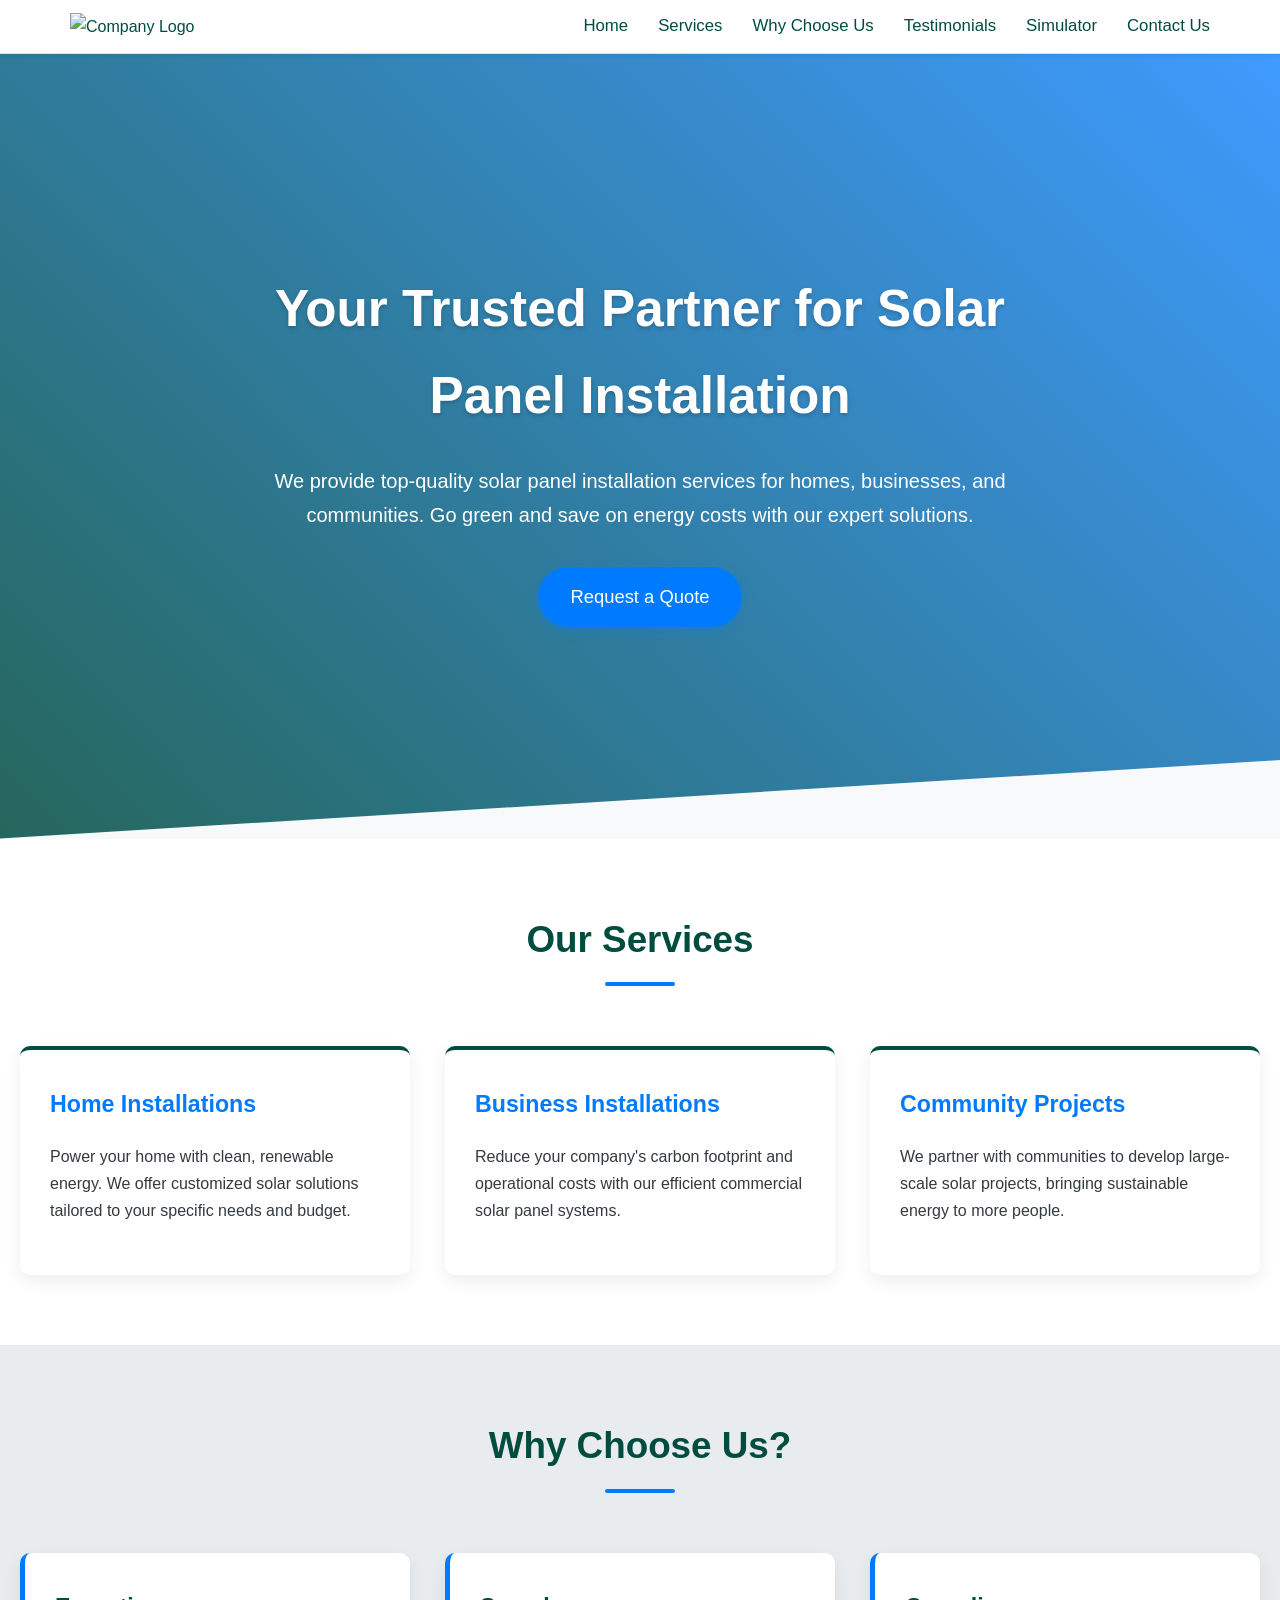
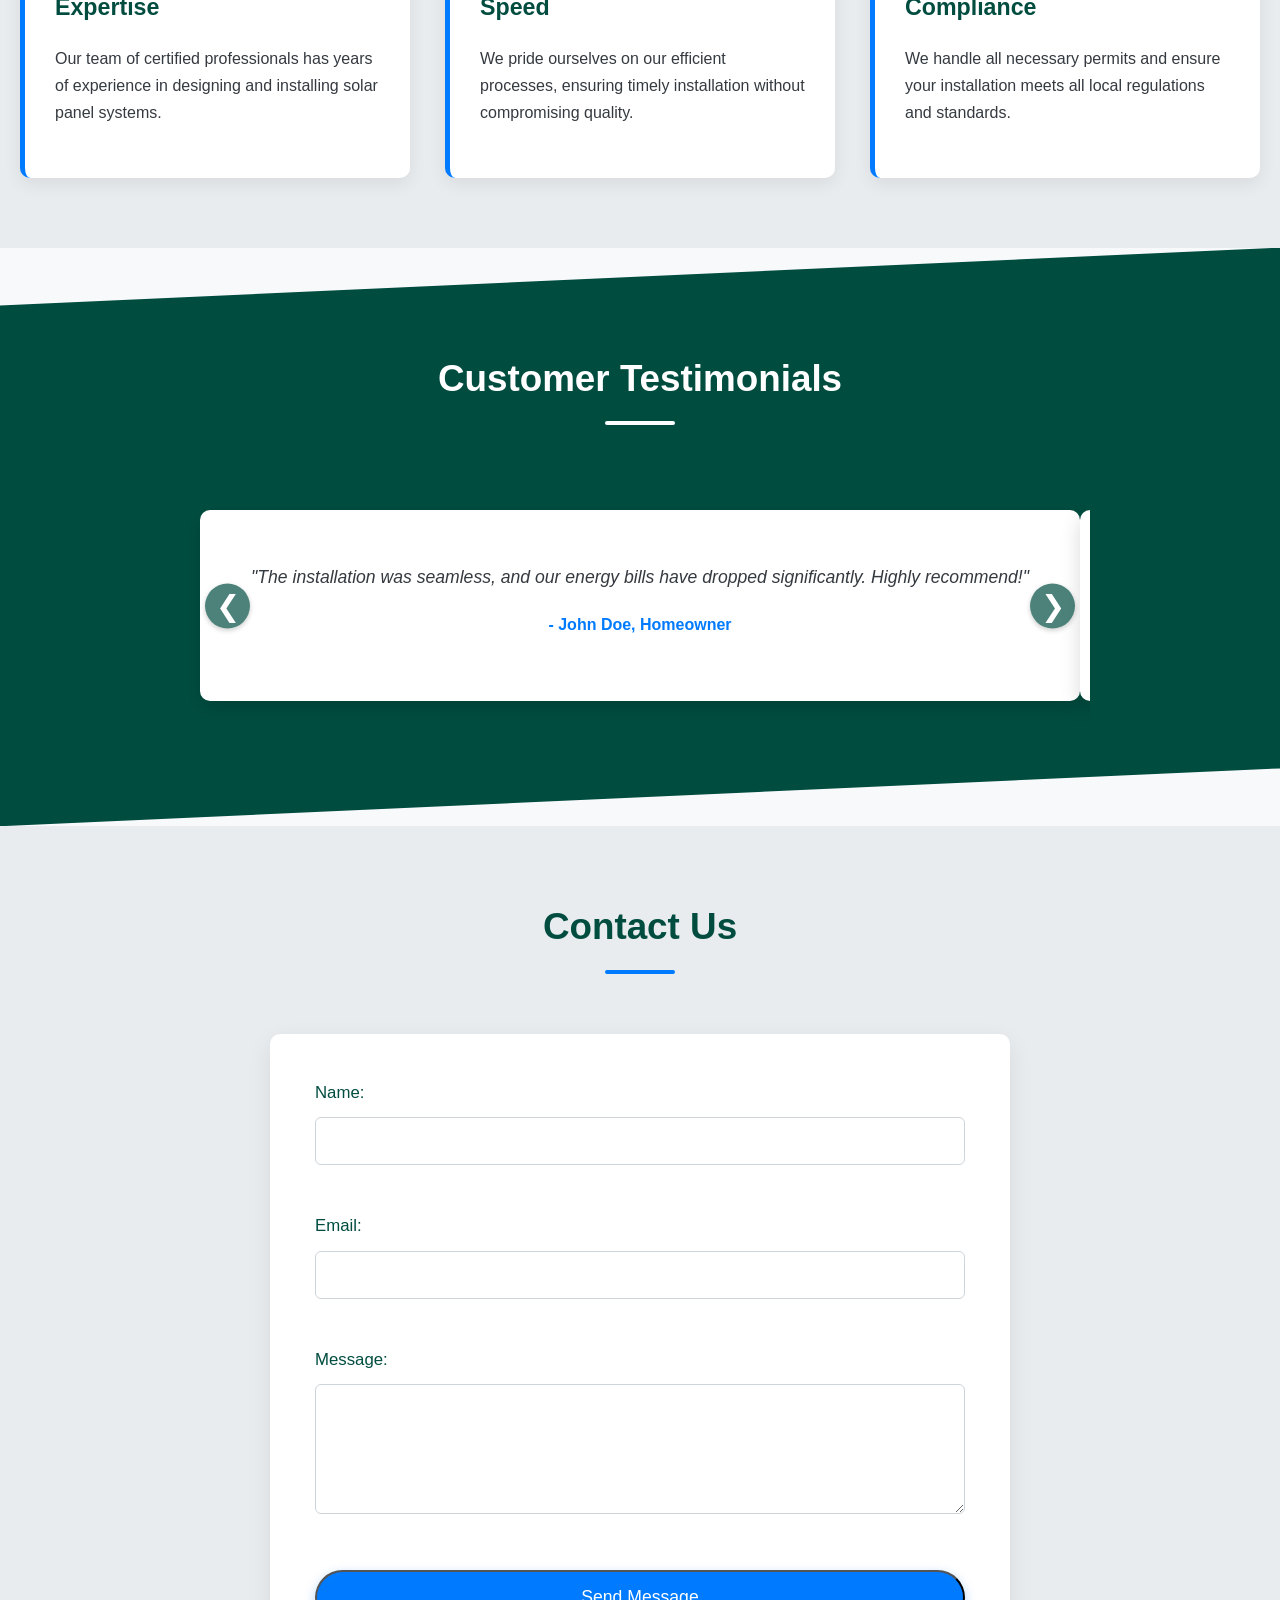
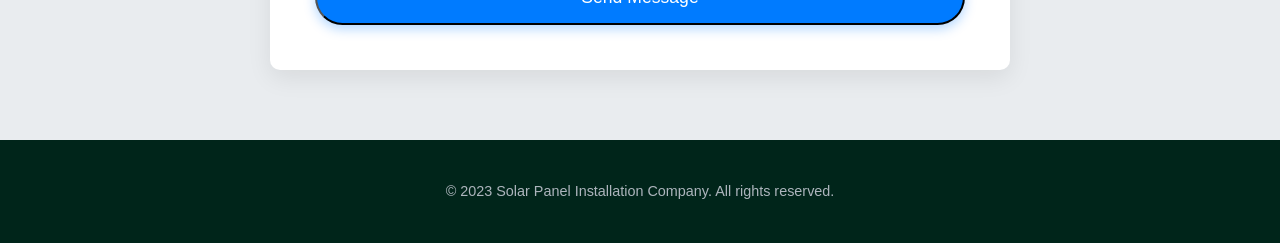
==== commit 5eb7738f: "feat: Add EV charging time simulator page This commit introduces a new page to the website: an EV Ch" ====
--- a/index.html
+++ b/index.html
@@ -19,6 +19,7 @@
                     <li><a href="#services" class="nav-link">Services</a></li>
                     <li><a href="#why-us" class="nav-link">Why Choose Us</a></li>
                     <li><a href="#testimonials" class="nav-link">Testimonials</a></li>
+                    <li><a href="simulator.html" class="nav-link">Simulator</a></li>
                     <li><a href="#contact" class="nav-link">Contact Us</a></li>
                 </ul>
             </nav>
--- a/style.css
+++ b/style.css
@@ -648,3 +648,175 @@
 }
 */
 /* Add .is-visible class with JS when element is in viewport */
+
+
+/* ==========================================================================
+   Simulator Page Styles
+   ========================================================================== */
+
+/* Ensure main content area for simulator has adequate padding and consistent title */
+main#simulator-page {
+    padding-top: 40px; /* Add some space below sticky header */
+    padding-bottom: 60px;
+}
+
+#simulator-section { /* This is the section within simulator.html containing the form */
+    background-color: #ffffff; /* White background for the form area */
+    padding: 40px 20px;
+    border-radius: 8px;
+    box-shadow: 0 5px 15px rgba(0,0,0,0.08);
+    max-width: 800px; /* Limit width of the simulator form container */
+    margin: 0 auto; /* Center it */
+}
+
+#simulator-section h1 {
+    text-align: center; /* Center the H1 on this page */
+    color: #004d40; /* Dark Green, consistent with other H1s */
+    font-size: 2.5rem; /* Consistent with other page titles */
+    margin-bottom: 40px; /* Space below title */
+}
+
+/* Simulator Form Styling */
+#charging-simulator-form {
+    display: flex;
+    flex-direction: column;
+    gap: 25px; /* Space between form groups */
+}
+
+#charging-simulator-form .form-group {
+    display: flex;
+    flex-direction: column; /* Stack label above input */
+    gap: 8px; /* Space between label and input */
+    text-align: left; /* Align labels to the left */
+}
+
+#charging-simulator-form label {
+    font-weight: 500; /* Medium weight for labels */
+    color: #004d40; /* Dark Green */
+    font-size: 1.05rem;
+}
+
+#charging-simulator-form input[type="number"],
+#charging-simulator-form select {
+    width: 100%;
+    padding: 12px;
+    border: 1px solid #ced4da; /* Standard border */
+    border-radius: 6px;
+    font-size: 1rem;
+    box-sizing: border-box;
+    background-color: #f8f9fa; /* Light background for inputs */
+    transition: border-color 0.2s ease-in-out, box-shadow 0.2s ease-in-out;
+}
+
+#charging-simulator-form input[type="number"]:focus,
+#charging-simulator-form select:focus {
+    border-color: #007bff; /* Blue focus */
+    outline: none;
+    box-shadow: 0 0 0 0.2rem rgba(0,123,255,.25); /* Bootstrap-like focus */
+}
+
+/* Specific styling for small note under battery capacity */
+#charging-simulator-form #custom-battery-capacity-group small {
+    font-size: 0.85rem;
+    color: #6c757d; /* Muted text color */
+}
+
+
+/* Calculate button styling - reuse .cta-button and ensure it's full width or centered */
+#charging-simulator-form .cta-button {
+    width: 100%; /* Make button full width within the form */
+    margin-top: 15px; /* Add some space above the button */
+}
+
+/* Results Display Styling */
+#simulation-results {
+    margin-top: 40px; /* Space above results area */
+    padding: 30px;
+    background-color: #e9ecef; /* Light gray background for results */
+    border-radius: 8px;
+    text-align: center; /* Center text in results area */
+    border: 1px solid #dee2e6;
+    transition: opacity 0.5s ease-in-out;
+}
+
+#simulation-results h2 {
+    color: #004d40; /* Dark Green for results title */
+    margin-bottom: 20px;
+}
+
+#simulation-results p {
+    font-size: 1.1rem;
+    line-height: 1.6;
+    color: #343a40;
+}
+
+#simulation-results .estimated-time {
+    font-size: 1.8rem;
+    font-weight: 600;
+    color: #007bff; /* Blue for the actual time */
+    margin: 10px 0;
+}
+
+#simulation-results .details {
+    font-size: 0.9rem;
+    color: #6c757d;
+    margin-top: 20px;
+}
+
+/* Form-level error messages for simulator (e.g., desired charge < current charge) */
+#charging-simulator-form #form-errors {
+    color: #dc3545;
+    background-color: #f8d7da;
+    border: 1px solid #f5c6cb;
+    padding: 15px;
+    border-radius: 6px;
+    margin-bottom: 20px; /* Already has margin-bottom in HTML style, this ensures it */
+    text-align: left;
+}
+#charging-simulator-form #form-errors ul {
+    margin: 0;
+    padding-left: 20px;
+}
+
+
+/* Active Navigation Link Styling */
+/* This ensures the .active class on nav links (manually added or by JS)
+   has the same visual treatment as hover, making it clear which page is active. */
+header nav ul li a.active {
+    color: #007bff; /* Blue color for active link */
+    border-bottom-color: #007bff; /* Blue underline for active link */
+    font-weight: 600; /* Slightly bolder for active link */
+}
+
+/* Responsive adjustments for Simulator Page */
+@media (max-width: 768px) {
+    #simulator-section {
+        padding: 30px 15px;
+    }
+    #simulator-section h1 {
+        font-size: 2rem;
+    }
+}
+
+@media (max-width: 480px) {
+    #simulator-section {
+        padding: 20px 10px;
+    }
+    #simulator-section h1 {
+        font-size: 1.8rem;
+        margin-bottom: 30px;
+    }
+    #charging-simulator-form {
+        gap: 20px;
+    }
+    #charging-simulator-form input[type="number"],
+    #charging-simulator-form select {
+        padding: 10px;
+    }
+    #simulation-results {
+        padding: 20px;
+    }
+    #simulation-results .estimated-time {
+        font-size: 1.5rem;
+    }
+}
